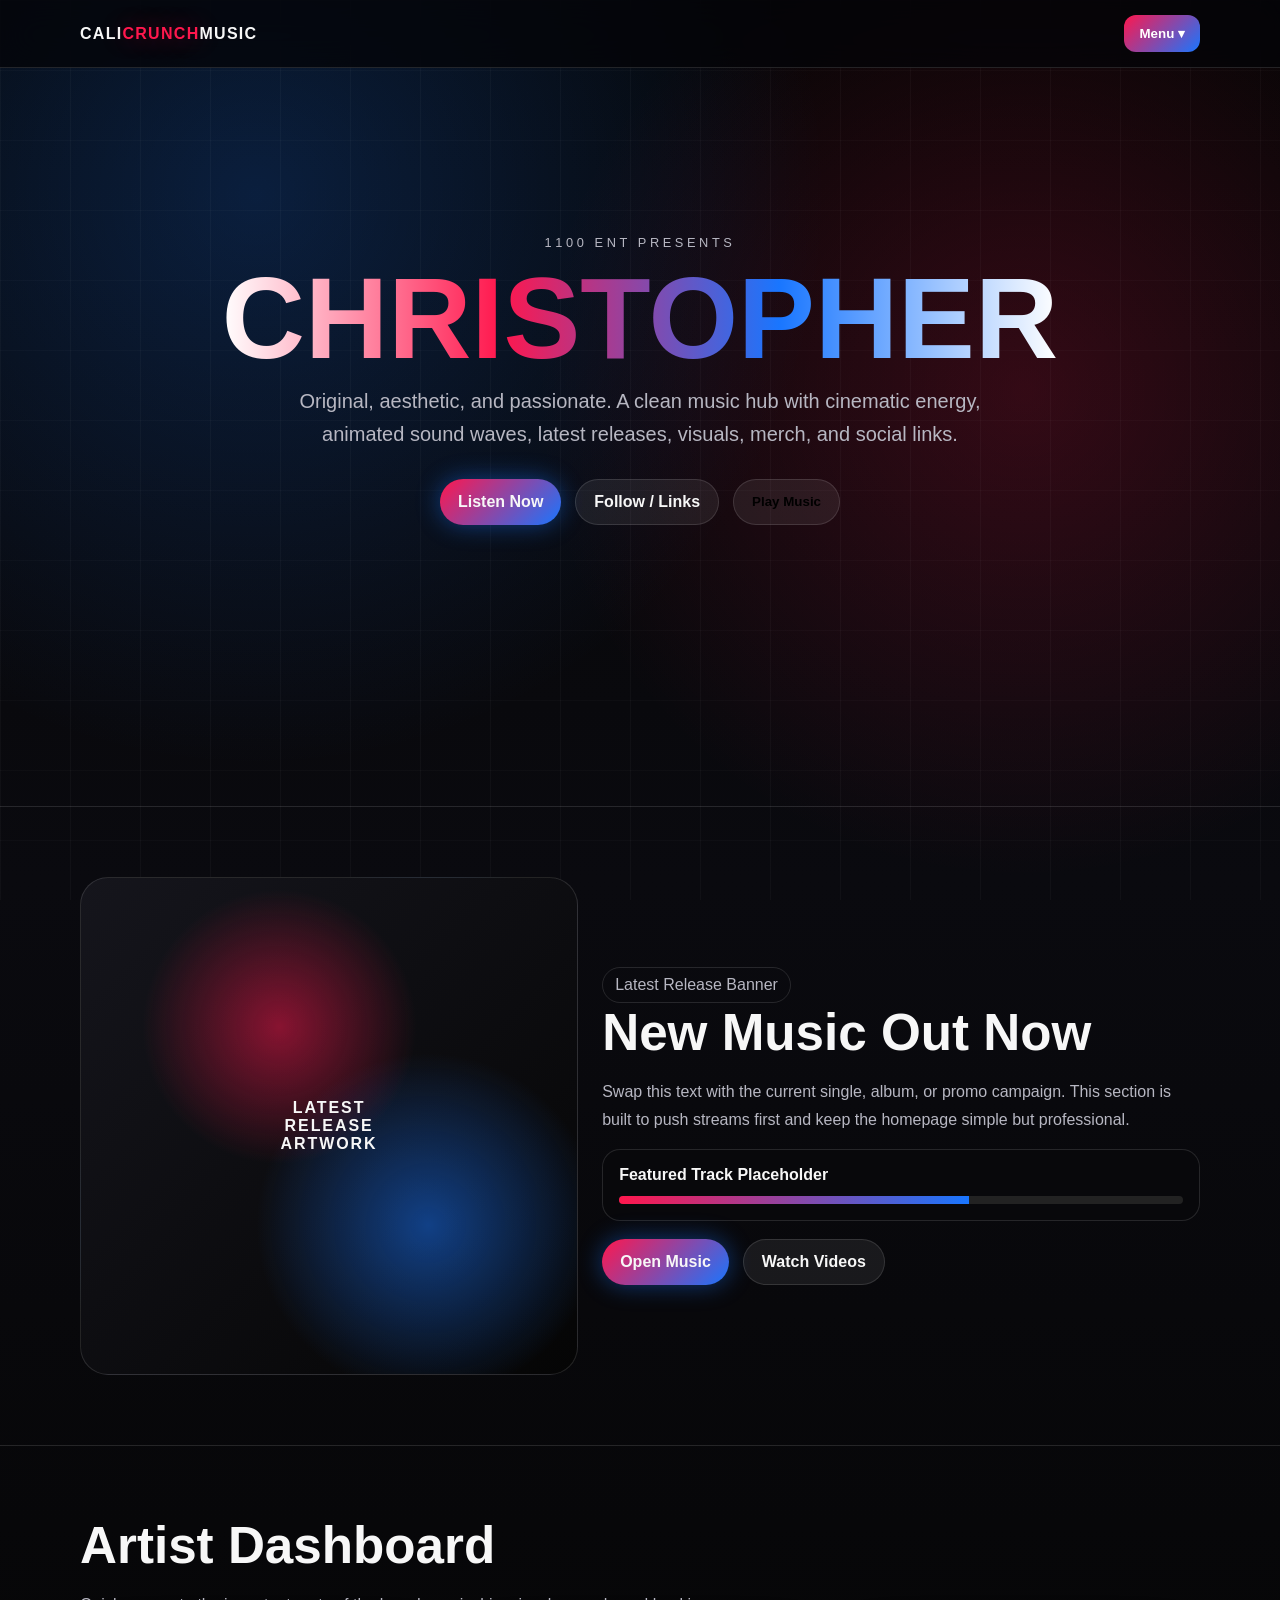
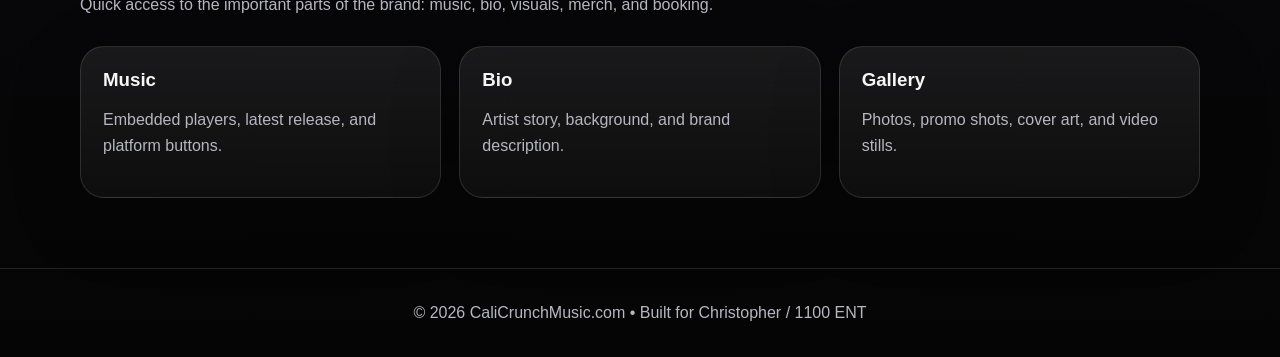
==== index.html @ 86c89c6b "Add files via upload" ====
<!DOCTYPE html>
<html lang="en">
<head>
  <meta charset="UTF-8" />
  <meta name="viewport" content="width=device-width, initial-scale=1.0" />
  <title>Home | CaliCrunchMusic</title>
  <meta name="description" content="Official music promotion website for Christopher and 1100 ENT." />
  <link rel="stylesheet" href="style.css" />
</head>
<body>

<nav class="nav">
  <div class="container nav-inner">
    <a class="brand" href="index.html">cali<span>crunch</span>music</a>
    <button class="menu-btn">Menu ▾</button>
    <div class="dropdown">
      <a href="index.html">Home</a>
      <a href="music.html">Music</a>
      <a href="bio.html">Bio</a>
      <a href="gallery.html">Gallery</a>
      <a href="merch.html">Merch</a>
      <a href="links.html">Links / Socials</a>
      <a href="contact.html">Booking / Contact</a>
    </div>
  </div>
</nav>


<header class="hero">
  <div class="container">
    <div class="kicker">1100 ENT Presents</div>
    <h1><span class="gradient">Christopher</span></h1>
    <p>Original, aesthetic, and passionate. A clean music hub with cinematic energy, animated sound waves, latest releases, visuals, merch, and social links.</p>
    <div class="btns">
      <a class="btn primary" href="music.html">Listen Now</a>
      <a class="btn" href="links.html">Follow / Links</a>
      <button class="btn" id="audioToggle">Play Music</button>
    </div>
    <div class="soundwaves" aria-hidden="true">
      <i></i><i></i><i></i><i></i><i></i><i></i><i></i><i></i><i></i><i></i>
    </div>
    <audio id="siteAudio" loop src="assets/site-music.mp3"></audio>
  </div>
</header>

<section class="section">
  <div class="container release">
    <div class="cover">Latest<br>Release<br>Artwork</div>
    <div>
      <span class="badge">Latest Release Banner</span>
      <h2>New Music Out Now</h2>
      <p class="lead">Swap this text with the current single, album, or promo campaign. This section is built to push streams first and keep the homepage simple but professional.</p>
      <div class="player">
        <strong>Featured Track Placeholder</strong>
        <div class="progress"><span></span></div>
      </div>
      <div class="btns" style="justify-content:flex-start;margin-top:18px">
        <a class="btn primary" href="music.html">Open Music</a>
        <a class="btn" href="videos.html">Watch Videos</a>
      </div>
    </div>
  </div>
</section>

<section class="section">
  <div class="container">
    <h2>Artist Dashboard</h2>
    <p class="lead">Quick access to the important parts of the brand: music, bio, visuals, merch, and booking.</p>
    <div class="grid">
      <a class="card" href="music.html"><h3>Music</h3><p>Embedded players, latest release, and platform buttons.</p></a>
      <a class="card" href="bio.html"><h3>Bio</h3><p>Artist story, background, and brand description.</p></a>
      <a class="card" href="gallery.html"><h3>Gallery</h3><p>Photos, promo shots, cover art, and video stills.</p></a>
    </div>
  </div>
</section>


<footer class="footer">
  <div class="container">
    © <span id="year"></span> CaliCrunchMusic.com • Built for Christopher / 1100 ENT
  </div>
</footer>
<script src="script.js"></script>

</body>
</html>
---- style.css ----
:root{
  --bg:#050505;
  --panel:#0f0f12;
  --panel2:#17171c;
  --text:#f7f7f7;
  --muted:#b7b7c2;
  --red:#ff174d;
  --blue:#1976ff;
  --line:rgba(255,255,255,.12);
  --glow-red:0 0 24px rgba(255,23,77,.45);
  --glow-blue:0 0 24px rgba(25,118,255,.45);
}
*{box-sizing:border-box}
html{scroll-behavior:smooth}
body{
  margin:0;
  font-family:Arial, Helvetica, sans-serif;
  color:var(--text);
  background:
    radial-gradient(circle at 20% 10%, rgba(25,118,255,.22), transparent 28%),
    radial-gradient(circle at 80% 20%, rgba(255,23,77,.18), transparent 26%),
    linear-gradient(180deg,#050505,#0a0a0f 45%,#050505);
  min-height:100vh;
  overflow-x:hidden;
}
body::before{
  content:"";
  position:fixed; inset:0;
  background-image:url("assets/bg-studio.jpg");
  background-size:cover;
  background-position:center;
  opacity:.16;
  z-index:-3;
}
body::after{
  content:"";
  position:fixed; inset:0;
  background:linear-gradient(90deg, rgba(255,255,255,.03) 1px, transparent 1px),
             linear-gradient(rgba(255,255,255,.025) 1px, transparent 1px);
  background-size:70px 70px;
  pointer-events:none;
  z-index:-2;
}
a{color:inherit;text-decoration:none}
img{max-width:100%;display:block}
.container{width:min(1120px,92vw);margin:0 auto}
.nav{
  position:sticky;top:0;z-index:20;
  backdrop-filter:blur(16px);
  background:rgba(5,5,8,.78);
  border-bottom:1px solid var(--line);
}
.nav-inner{display:flex;align-items:center;justify-content:space-between;padding:15px 0}
.brand{font-weight:900;letter-spacing:.08em;text-transform:uppercase}
.brand span{color:var(--red);text-shadow:var(--glow-red)}
.menu-btn{
  background:linear-gradient(135deg,var(--red),var(--blue));
  border:0;color:white;padding:11px 15px;border-radius:12px;
  cursor:pointer;font-weight:800;
}
.dropdown{
  position:absolute;right:4vw;top:62px;
  width:min(310px,90vw);
  background:rgba(12,12,18,.96);
  border:1px solid var(--line);
  border-radius:18px;
  padding:10px;
  box-shadow:0 22px 80px rgba(0,0,0,.5);
  display:none;
}
.dropdown.open{display:block}
.dropdown a{
  display:block;padding:14px 15px;border-radius:12px;color:var(--muted);
}
.dropdown a:hover{background:rgba(255,255,255,.08);color:#fff}
.hero{
  min-height:82vh;
  display:grid;
  place-items:center;
  text-align:center;
  position:relative;
  padding:72px 0;
}
.kicker{color:var(--muted);letter-spacing:.28em;text-transform:uppercase;font-size:.8rem}
h1{font-size:clamp(3rem,9vw,7.8rem);line-height:.88;margin:18px 0 15px;text-transform:uppercase}
.gradient{
  background:linear-gradient(90deg,#fff,var(--red),var(--blue),#fff);
  -webkit-background-clip:text;background-clip:text;color:transparent;
}
.hero p{font-size:clamp(1rem,2vw,1.25rem);color:var(--muted);max-width:760px;margin:0 auto 28px;line-height:1.65}
.btns{display:flex;gap:14px;justify-content:center;flex-wrap:wrap}
.btn{
  display:inline-flex;align-items:center;justify-content:center;
  padding:13px 18px;border-radius:999px;
  border:1px solid var(--line);
  background:rgba(255,255,255,.07);
  font-weight:800;
}
.btn.primary{background:linear-gradient(135deg,var(--red),var(--blue));border:0;box-shadow:var(--glow-blue)}
.soundwaves{
  display:flex;gap:7px;justify-content:center;align-items:center;height:82px;margin:32px auto 0;
}
.soundwaves i{
  display:block;width:8px;border-radius:999px;
  background:linear-gradient(var(--red),var(--blue));
  animation:wave 1.1s infinite ease-in-out;
  box-shadow:var(--glow-blue);
}
.soundwaves i:nth-child(2n){animation-delay:.15s}
.soundwaves i:nth-child(3n){animation-delay:.3s}
@keyframes wave{
  0%,100%{height:18px;opacity:.55}
  50%{height:78px;opacity:1}
}
.section{padding:70px 0;border-top:1px solid var(--line)}
.section h2{font-size:clamp(2rem,4vw,3.2rem);margin:0 0 12px}
.section .lead{color:var(--muted);max-width:740px;line-height:1.7}
.grid{display:grid;grid-template-columns:repeat(3,1fr);gap:18px;margin-top:28px}
.card{
  background:linear-gradient(180deg,rgba(255,255,255,.08),rgba(255,255,255,.035));
  border:1px solid var(--line);
  border-radius:24px;
  padding:22px;
  box-shadow:0 20px 70px rgba(0,0,0,.24);
}
.card h3{margin:0 0 10px}
.card p{color:var(--muted);line-height:1.6}
.release{
  display:grid;grid-template-columns:1fr 1.2fr;gap:24px;align-items:center;
}
.cover{
  aspect-ratio:1;
  border-radius:28px;
  background:
    radial-gradient(circle at 40% 30%, rgba(255,23,77,.5), transparent 30%),
    radial-gradient(circle at 70% 70%, rgba(25,118,255,.5), transparent 35%),
    linear-gradient(135deg,#15151c,#050505);
  border:1px solid var(--line);
  display:grid;place-items:center;
  text-align:center;
  font-weight:900;
  text-transform:uppercase;
  letter-spacing:.12em;
}
.player{
  margin-top:16px;padding:16px;border-radius:18px;background:#08080b;border:1px solid var(--line)
}
.progress{height:8px;background:#222;border-radius:999px;overflow:hidden;margin-top:12px}
.progress span{display:block;width:62%;height:100%;background:linear-gradient(90deg,var(--red),var(--blue))}
.gallery{display:grid;grid-template-columns:repeat(4,1fr);gap:14px;margin-top:24px}
.shot{
  min-height:180px;border-radius:22px;border:1px solid var(--line);
  background:linear-gradient(135deg,rgba(255,23,77,.22),rgba(25,118,255,.22)),#111;
  display:grid;place-items:center;color:var(--muted);font-weight:800;
}
.form{display:grid;gap:12px;margin-top:20px}
input,textarea{
  width:100%;padding:14px 15px;border-radius:14px;
  border:1px solid var(--line);background:#0b0b10;color:white;
}
textarea{min-height:130px;resize:vertical}
.footer{padding:35px 0;color:var(--muted);border-top:1px solid var(--line);text-align:center}
.page-hero{padding:70px 0 30px}
.badge{display:inline-block;border:1px solid var(--line);padding:8px 12px;border-radius:999px;color:var(--muted)}
@media(max-width:800px){
  .grid,.release{grid-template-columns:1fr}
  .gallery{grid-template-columns:1fr 1fr}
  h1{font-size:3.8rem}
}
@media(max-width:480px){
  .gallery{grid-template-columns:1fr}
  .hero{min-height:76vh}
}
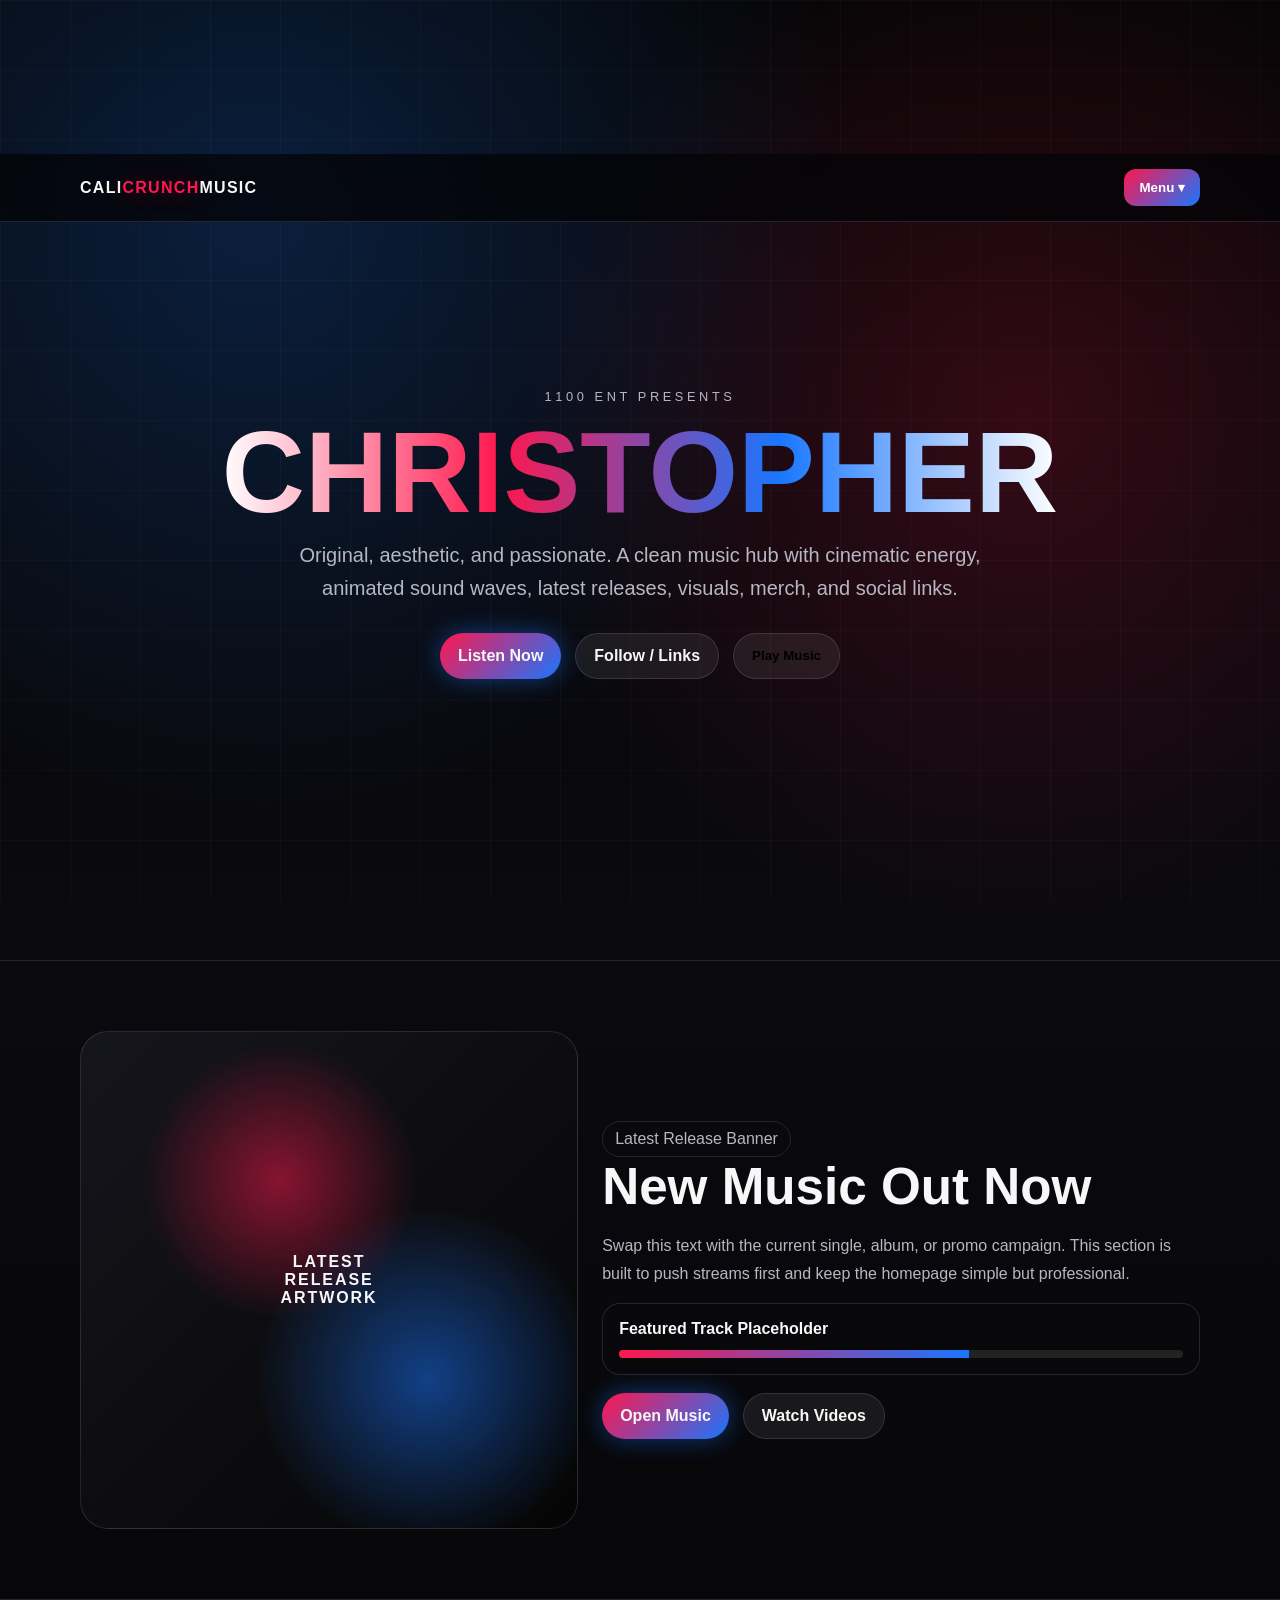
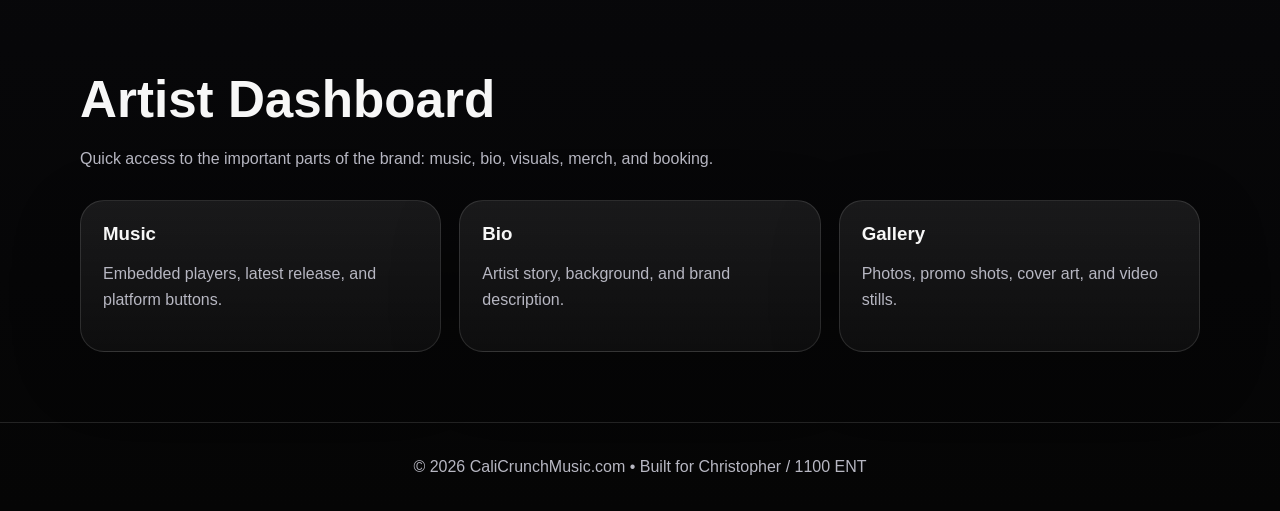
==== commit f924fbaf: "Update index.html" ====
--- a/index.html
+++ b/index.html
@@ -8,6 +8,10 @@
   <link rel="stylesheet" href="style.css" />
 </head>
 <body>
+  <video id="bg-video" autoplay muted loop playsinline>
+    <source src="assets/bgcc.mp4" type="video/mp4">
+  </video>
+  <div class="video-overlay"></div>
 
 <nav class="nav">
   <div class="container nav-inner">
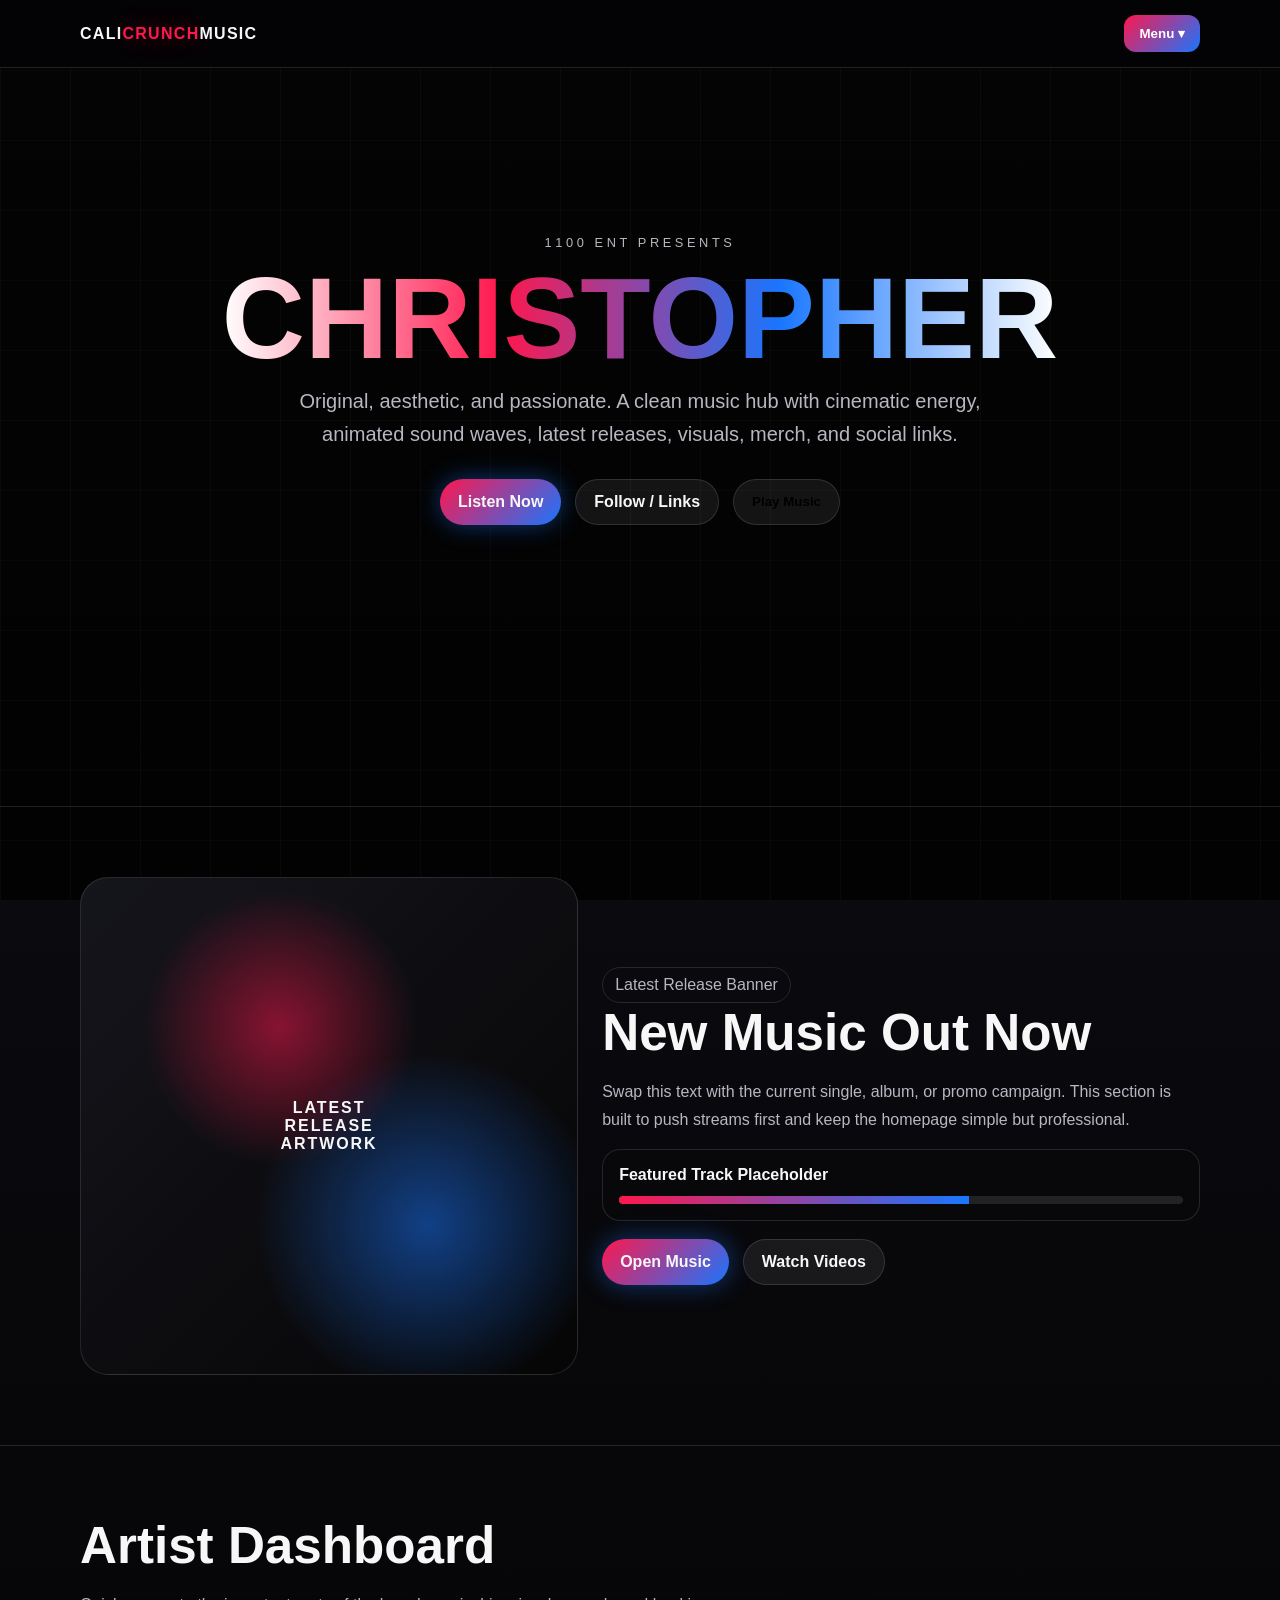
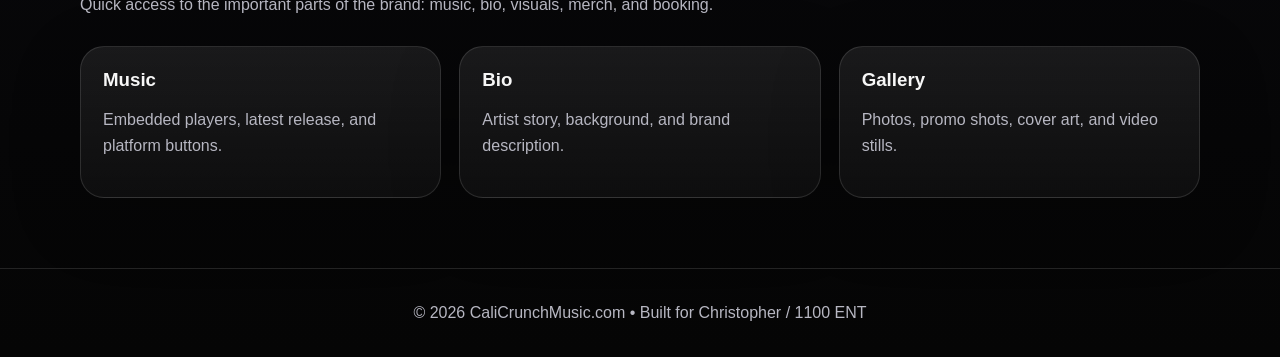
==== commit 8c5d7f8e: "Update index.html" ====
--- a/index.html
+++ b/index.html
@@ -6,12 +6,18 @@
   <title>Home | CaliCrunchMusic</title>
   <meta name="description" content="Official music promotion website for Christopher and 1100 ENT." />
   <link rel="stylesheet" href="style.css" />
+  <style>
+    .site-bg{position:fixed;inset:0;width:100vw;height:100vh;height:100dvh;overflow:hidden;z-index:-10;background:#050505;pointer-events:none}.site-bg__video{position:absolute;inset:0;width:100%;height:100%;object-fit:cover;object-position:center center;display:block}.site-bg__overlay{position:absolute;inset:0;background:linear-gradient(180deg,rgba(0,0,0,.28),rgba(0,0,0,.62))}body{isolation:isolate}body>:not(.site-bg){position:relative;z-index:1}
+  </style>
 </head>
 <body>
-  <video id="bg-video" autoplay muted loop playsinline>
-    <source src="assets/bgcc.mp4" type="video/mp4">
-  </video>
-  <div class="video-overlay"></div>
+  <div class="site-bg" aria-hidden="true">
+    <video class="site-bg__video" autoplay muted loop playsinline preload="auto">
+      <source src="assets/bgcc.mp4" type="video/mp4">
+    </video>
+    <div class="site-bg__overlay"></div>
+  </div>
+
 
 <nav class="nav">
   <div class="container nav-inner">
--- a/style.css
+++ b/style.css
@@ -1,3 +1,20 @@
+/* Fullscreen video background */
+#bg-video{
+ position:fixed;
+ top:0;left:0;
+ width:100%;
+ height:100%;
+ object-fit:cover;
+ z-index:-5;
+ pointer-events:none;
+}
+.video-overlay{
+ position:fixed;
+ inset:0;
+ background:linear-gradient(rgba(5,5,5,.45),rgba(5,5,10,.65));
+ z-index:-4;
+}
+
 :root{
   --bg:#050505;
   --panel:#0f0f12;
@@ -13,6 +30,8 @@
 *{box-sizing:border-box}
 html{scroll-behavior:smooth}
 body{
+  background:#050505;
+
   margin:0;
   font-family:Arial, Helvetica, sans-serif;
   color:var(--text);
@@ -24,6 +43,8 @@
   overflow-x:hidden;
 }
 body::before{
+  display:none;
+
   content:"";
   position:fixed; inset:0;
   background-image:url("assets/bg-studio.jpg");
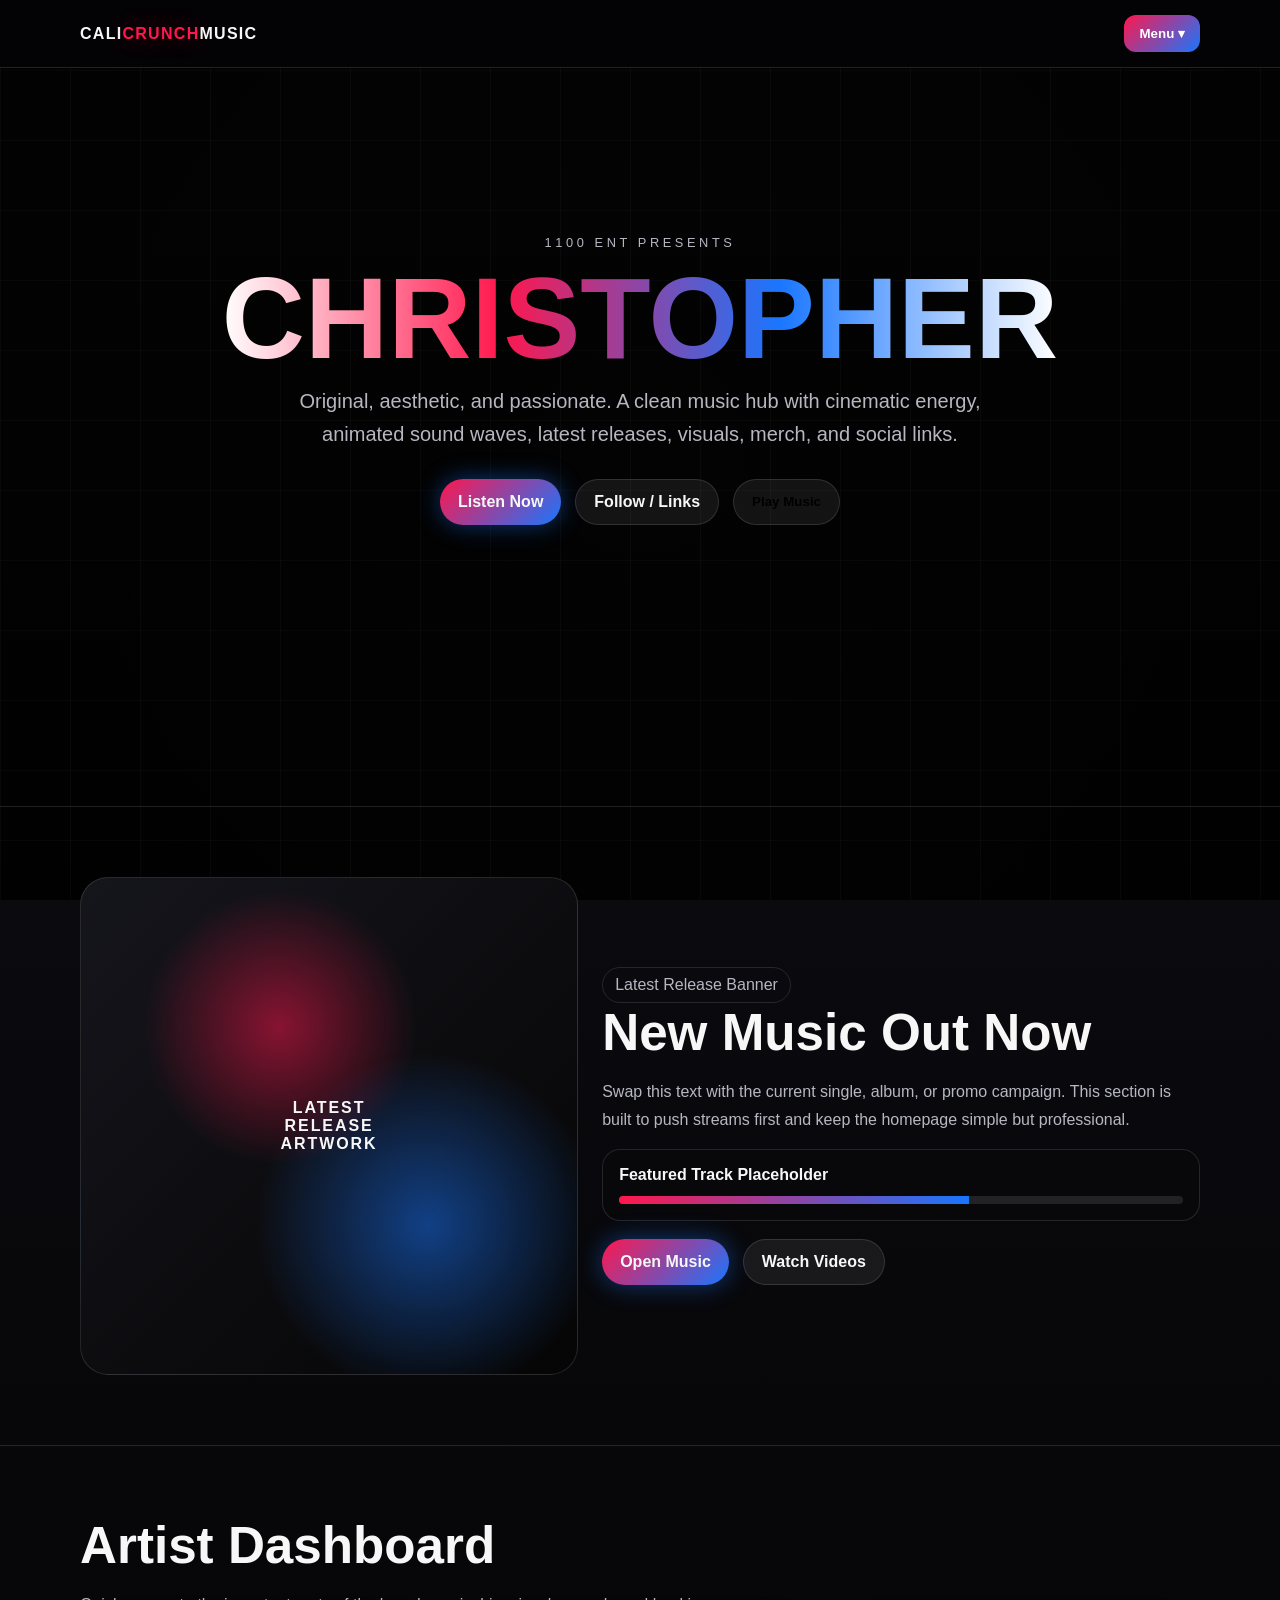
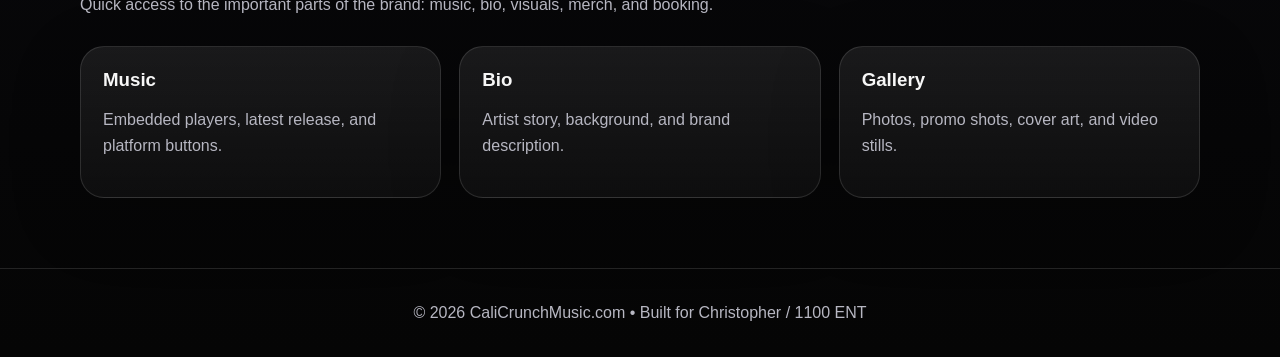
==== commit 624fb0d0: "Update index.html" ====
--- a/index.html
+++ b/index.html
@@ -6,9 +6,6 @@
   <title>Home | CaliCrunchMusic</title>
   <meta name="description" content="Official music promotion website for Christopher and 1100 ENT." />
   <link rel="stylesheet" href="style.css" />
-  <style>
-    .site-bg{position:fixed;inset:0;width:100vw;height:100vh;height:100dvh;overflow:hidden;z-index:-10;background:#050505;pointer-events:none}.site-bg__video{position:absolute;inset:0;width:100%;height:100%;object-fit:cover;object-position:center center;display:block}.site-bg__overlay{position:absolute;inset:0;background:linear-gradient(180deg,rgba(0,0,0,.28),rgba(0,0,0,.62))}body{isolation:isolate}body>:not(.site-bg){position:relative;z-index:1}
-  </style>
 </head>
 <body>
   <div class="site-bg" aria-hidden="true">
@@ -18,16 +15,16 @@
     <div class="site-bg__overlay"></div>
   </div>
 
-
 <nav class="nav">
   <div class="container nav-inner">
     <a class="brand" href="index.html">cali<span>crunch</span>music</a>
-    <button class="menu-btn">Menu ▾</button>
-    <div class="dropdown">
+    <button class="menu-btn" type="button" aria-expanded="false" aria-controls="siteMenu">Menu ▾</button>
+    <div class="dropdown" id="siteMenu">
       <a href="index.html">Home</a>
       <a href="music.html">Music</a>
       <a href="bio.html">Bio</a>
       <a href="gallery.html">Gallery</a>
+      <a href="videos.html">Videos</a>
       <a href="merch.html">Merch</a>
       <a href="links.html">Links / Socials</a>
       <a href="contact.html">Booking / Contact</a>
@@ -90,7 +87,7 @@
     © <span id="year"></span> CaliCrunchMusic.com • Built for Christopher / 1100 ENT
   </div>
 </footer>
-<script src="script.js"></script>
+<script src="script.js" defer></script>
 
 </body>
 </html>
--- a/style.css
+++ b/style.css
@@ -1,19 +1,40 @@
-/* Fullscreen video background */
-#bg-video{
- position:fixed;
- top:0;left:0;
- width:100%;
- height:100%;
- object-fit:cover;
- z-index:-5;
- pointer-events:none;
-}
-.video-overlay{
- position:fixed;
- inset:0;
- background:linear-gradient(rgba(5,5,5,.45),rgba(5,5,10,.65));
- z-index:-4;
-}
+/* CaliCrunch fullscreen background video */
+html, body{
+  min-height:100%;
+}
+body{
+  isolation:isolate;
+}
+.site-bg{
+  position:fixed;
+  inset:0;
+  width:100vw;
+  height:100vh;
+  height:100dvh;
+  overflow:hidden;
+  z-index:-10;
+  background:#050505;
+  pointer-events:none;
+}
+.site-bg__video{
+  position:absolute;
+  inset:0;
+  width:100%;
+  height:100%;
+  object-fit:cover;
+  object-position:center center;
+  display:block;
+}
+.site-bg__overlay{
+  position:absolute;
+  inset:0;
+  background:linear-gradient(180deg, rgba(0,0,0,.28), rgba(0,0,0,.62)), radial-gradient(circle at center, rgba(0,0,0,.05), rgba(0,0,0,.42));
+}
+body > :not(.site-bg){
+  position:relative;
+  z-index:1;
+}
+
 
 :root{
   --bg:#050505;
@@ -60,7 +81,7 @@
              linear-gradient(rgba(255,255,255,.025) 1px, transparent 1px);
   background-size:70px 70px;
   pointer-events:none;
-  z-index:-2;
+  z-index:-1;
 }
 a{color:inherit;text-decoration:none}
 img{max-width:100%;display:block}
@@ -192,3 +213,61 @@
   .gallery{grid-template-columns:1fr}
   .hero{min-height:76vh}
 }
+
+
+/* FIX: keep the menu above all page text/video and make it clickable */
+.nav{
+  z-index:99990 !important;
+  position:sticky !important;
+}
+.nav-inner{
+  position:relative;
+  z-index:99991;
+}
+.menu-btn{
+  position:relative;
+  z-index:100000;
+  pointer-events:auto;
+}
+.dropdown{
+  position:fixed;
+  top:76px;
+  right:4vw;
+  z-index:99999 !important;
+  pointer-events:auto;
+  max-height:calc(100vh - 95px);
+  overflow:auto;
+  background:rgba(8,8,14,.98);
+  backdrop-filter:blur(14px);
+}
+.dropdown.open{
+  display:block !important;
+}
+.hero,
+.section,
+.footer,
+.page-hero{
+  position:relative;
+  z-index:1;
+}
+.site-bg{
+  z-index:-999 !important;
+}
+.site-bg__video{
+  min-width:100%;
+  min-height:100%;
+}
+body > :not(.site-bg):not(.nav){
+  z-index:1;
+}
+body > .nav{
+  z-index:99990 !important;
+}
+@media(max-width:600px){
+  .dropdown{
+    top:70px;
+    right:4vw;
+    left:4vw;
+    width:auto;
+  }
+}
